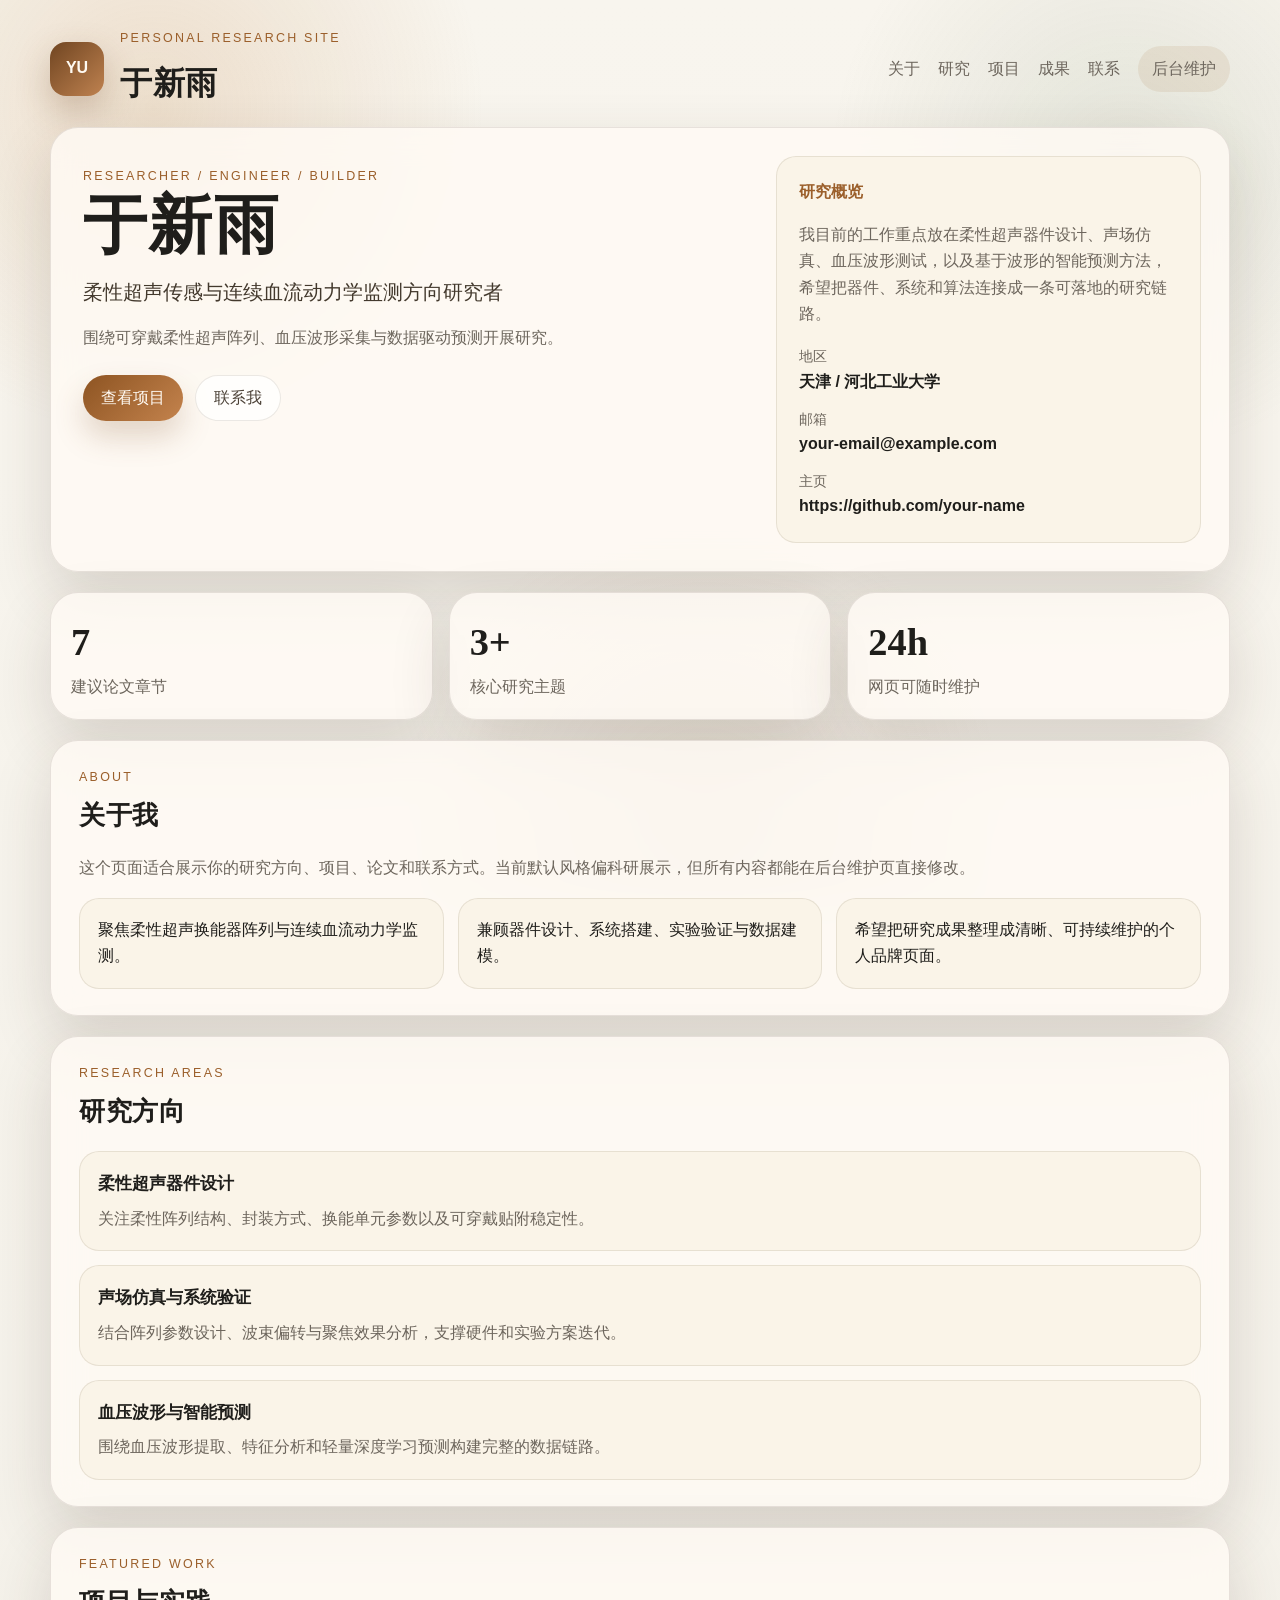
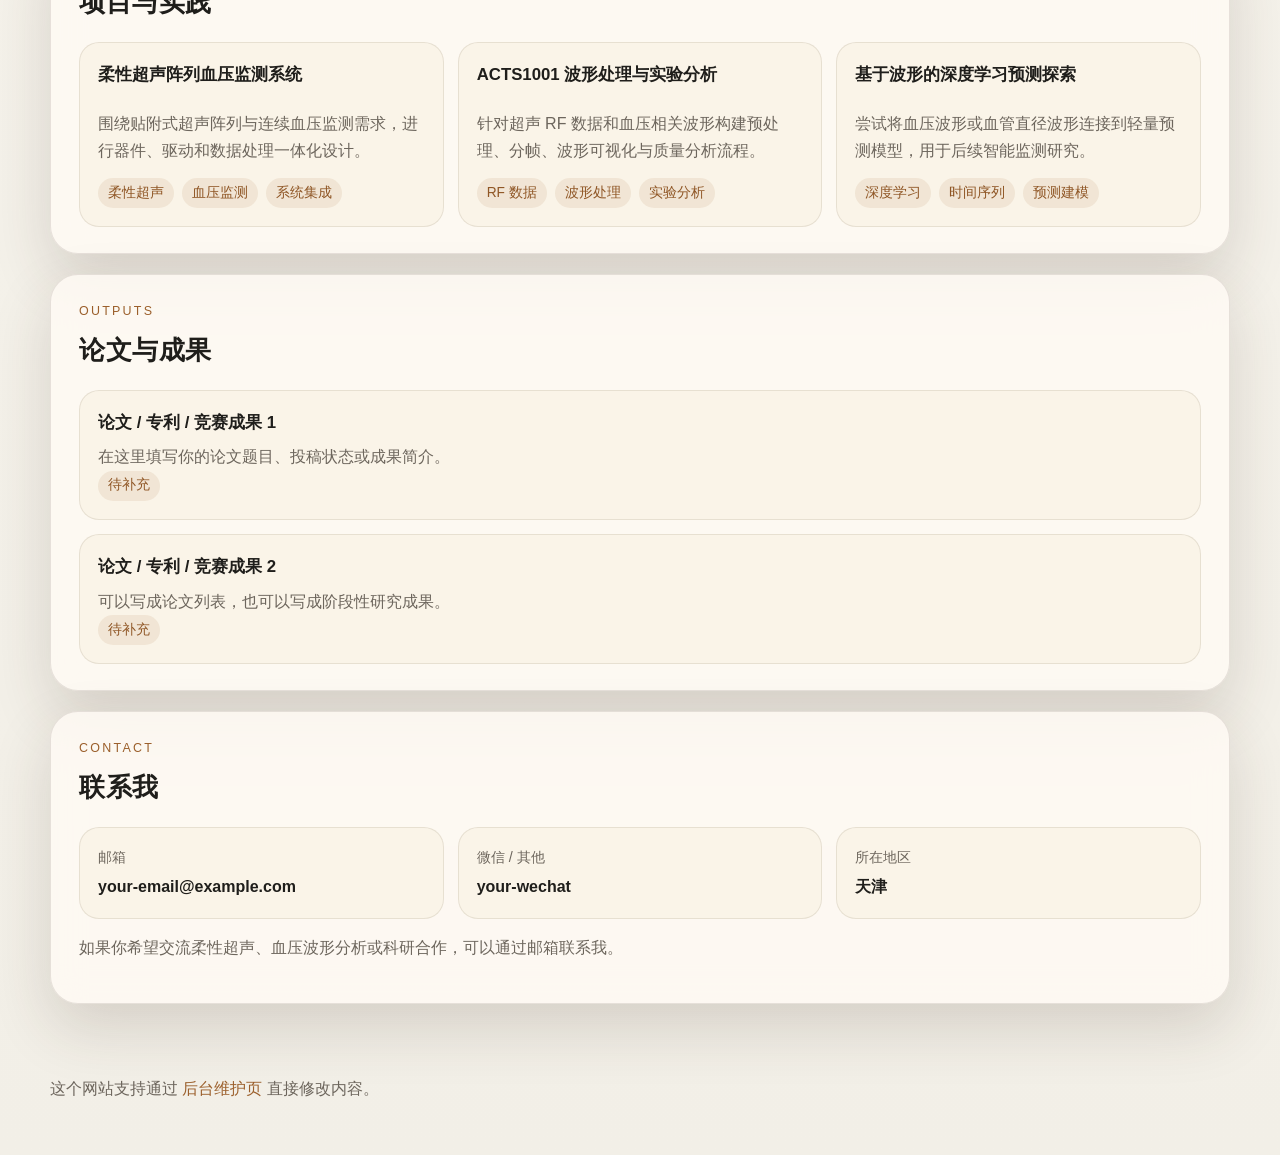
==== index.html @ e96a04bb "Add files via upload" ====
<!DOCTYPE html>
<html lang="zh-CN">
  <head>
    <meta charset="UTF-8" />
    <meta name="viewport" content="width=device-width, initial-scale=1.0" />
    <title>个人网站</title>
    <link rel="stylesheet" href="styles.css" />
  </head>
  <body class="site-shell">
    <div class="site-bg site-bg-main"></div>

    <header class="topbar">
      <div class="brand">
        <span class="brand-mark">YU</span>
        <div>
          <p class="eyebrow">Personal Research Site</p>
          <h1 id="nav-name">个人网站</h1>
        </div>
      </div>

      <nav class="topnav">
        <a href="#about">关于</a>
        <a href="#research">研究</a>
        <a href="#projects">项目</a>
        <a href="#publications">成果</a>
        <a href="#contact">联系</a>
        <a class="admin-link" href="admin.html">后台维护</a>
      </nav>
    </header>

    <main class="page-grid">
      <section class="hero card reveal">
        <div class="hero-copy">
          <p class="eyebrow">Researcher / Engineer / Builder</p>
          <h2 id="hero-name">你的名字</h2>
          <p class="hero-role" id="hero-role">你的研究方向</p>
          <p class="hero-tagline" id="hero-tagline">
            这是你的个人简介和研究重点说明。
          </p>

          <div class="hero-actions">
            <a class="button button-primary" href="#projects">查看项目</a>
            <a class="button button-secondary" href="#contact">联系我</a>
          </div>
        </div>

        <aside class="hero-panel">
          <p class="panel-label">研究概览</p>
          <p class="hero-intro" id="hero-intro"></p>
          <div class="meta-list">
            <div>
              <span>地区</span>
              <strong id="meta-location"></strong>
            </div>
            <div>
              <span>邮箱</span>
              <strong id="meta-email"></strong>
            </div>
            <div>
              <span>主页</span>
              <strong id="meta-website"></strong>
            </div>
          </div>
        </aside>
      </section>

      <section class="stats reveal" id="stats"></section>

      <section class="card section reveal" id="about">
        <div class="section-head">
          <p class="eyebrow">About</p>
          <h3>关于我</h3>
        </div>
        <p class="section-summary" id="about-summary"></p>
        <div class="bullet-grid" id="about-points"></div>
      </section>

      <section class="card section reveal" id="research">
        <div class="section-head">
          <p class="eyebrow">Research Areas</p>
          <h3>研究方向</h3>
        </div>
        <div class="stack-list" id="research-list"></div>
      </section>

      <section class="card section reveal" id="projects">
        <div class="section-head">
          <p class="eyebrow">Featured Work</p>
          <h3>项目与实践</h3>
        </div>
        <div class="project-grid" id="project-list"></div>
      </section>

      <section class="card section reveal" id="publications">
        <div class="section-head">
          <p class="eyebrow">Outputs</p>
          <h3>论文与成果</h3>
        </div>
        <div class="stack-list" id="publication-list"></div>
      </section>

      <section class="card section reveal" id="contact">
        <div class="section-head">
          <p class="eyebrow">Contact</p>
          <h3>联系我</h3>
        </div>
        <div class="contact-panel">
          <div class="contact-card">
            <span>邮箱</span>
            <strong id="contact-email"></strong>
          </div>
          <div class="contact-card">
            <span>微信 / 其他</span>
            <strong id="contact-wechat"></strong>
          </div>
          <div class="contact-card">
            <span>所在地区</span>
            <strong id="contact-location"></strong>
          </div>
        </div>
        <p class="contact-note" id="contact-note"></p>
      </section>
    </main>

    <footer class="footer">
      <p>这个网站支持通过 <a href="admin.html">后台维护页</a> 直接修改内容。</p>
    </footer>

    <script src="storage.js"></script>
    <script src="app.js"></script>
  </body>
</html>
---- styles.css ----
:root {
  --bg: #f2efe7;
  --bg-deep: #d8d2c2;
  --card: rgba(255, 251, 244, 0.82);
  --card-strong: rgba(250, 244, 232, 0.96);
  --ink: #1f1e1b;
  --muted: #6d665d;
  --accent: #9b5f2b;
  --accent-soft: #c88c56;
  --line: rgba(68, 54, 41, 0.12);
  --shadow: 0 24px 60px rgba(63, 46, 33, 0.16);
  --radius-xl: 28px;
  --radius-lg: 20px;
  --radius-md: 14px;
  --max: 1180px;
}

* {
  box-sizing: border-box;
}

html {
  scroll-behavior: smooth;
}

body {
  margin: 0;
  color: var(--ink);
  background: linear-gradient(180deg, #f8f5ee 0%, var(--bg) 100%);
  font-family: "Microsoft YaHei", "PingFang SC", sans-serif;
  line-height: 1.65;
}

a {
  color: inherit;
  text-decoration: none;
}

button,
input,
textarea {
  font: inherit;
}

.site-bg {
  position: fixed;
  inset: 0;
  pointer-events: none;
  z-index: -1;
}

.site-bg-main {
  background:
    radial-gradient(circle at 12% 12%, rgba(197, 141, 82, 0.22), transparent 24%),
    radial-gradient(circle at 88% 18%, rgba(118, 137, 106, 0.16), transparent 22%),
    radial-gradient(circle at 55% 90%, rgba(126, 88, 54, 0.12), transparent 28%);
}

.site-bg-admin {
  background:
    radial-gradient(circle at 15% 10%, rgba(122, 103, 180, 0.14), transparent 22%),
    radial-gradient(circle at 78% 20%, rgba(201, 144, 87, 0.18), transparent 18%),
    linear-gradient(180deg, rgba(255, 255, 255, 0.55), rgba(255, 255, 255, 0));
}

.topbar,
.admin-header,
.page-grid,
.admin-grid,
.footer {
  width: min(calc(100% - 32px), var(--max));
  margin: 0 auto;
}

.topbar,
.admin-header {
  padding: 28px 0 18px;
}

.topbar {
  display: flex;
  align-items: center;
  justify-content: space-between;
  gap: 24px;
}

.brand {
  display: flex;
  align-items: center;
  gap: 16px;
}

.brand h1,
.hero-copy h2,
.section-head h3,
.admin-header h1,
.editor-head h2,
.section-head h2 {
  margin: 0;
  font-family: "Source Han Serif SC", "Noto Serif SC", "STZhongsong", serif;
  font-weight: 700;
  letter-spacing: 0.02em;
}

.brand-mark {
  display: inline-flex;
  align-items: center;
  justify-content: center;
  width: 54px;
  height: 54px;
  border-radius: 16px;
  background: linear-gradient(135deg, #704521, #bf8250);
  color: #fffaf2;
  font-weight: 700;
  box-shadow: 0 14px 34px rgba(112, 69, 33, 0.28);
}

.topnav {
  display: flex;
  align-items: center;
  gap: 18px;
  flex-wrap: wrap;
}

.topnav a {
  color: var(--muted);
  transition: color 0.2s ease, transform 0.2s ease;
}

.topnav a:hover {
  color: var(--ink);
  transform: translateY(-1px);
}

.admin-link {
  padding: 10px 14px;
  border-radius: 999px;
  background: rgba(155, 95, 43, 0.1);
  color: var(--accent);
}

.page-grid {
  display: grid;
  gap: 20px;
  padding-bottom: 56px;
}

.hero {
  display: grid;
  grid-template-columns: minmax(0, 1.35fr) minmax(280px, 0.85fr);
  gap: 22px;
  align-items: stretch;
  padding: 28px;
}

.card {
  background: var(--card);
  border: 1px solid var(--line);
  border-radius: var(--radius-xl);
  box-shadow: var(--shadow);
  backdrop-filter: blur(16px);
}

.hero-copy {
  padding: 10px 4px 4px;
}

.eyebrow {
  margin: 0 0 8px;
  font-size: 0.78rem;
  letter-spacing: 0.18em;
  text-transform: uppercase;
  color: var(--accent);
}

.hero-copy h2 {
  font-size: clamp(2.4rem, 5vw, 4.8rem);
  line-height: 0.98;
}

.hero-role {
  margin: 18px 0 10px;
  font-size: 1.25rem;
  color: #43392d;
}

.hero-tagline,
.hero-intro,
.section-summary,
.contact-note,
.admin-hint {
  color: var(--muted);
}

.hero-actions,
.admin-actions,
.action-stack {
  display: flex;
  gap: 12px;
  flex-wrap: wrap;
}

.hero-actions {
  margin-top: 24px;
}

.button,
.file-label {
  display: inline-flex;
  align-items: center;
  justify-content: center;
  gap: 8px;
  min-height: 46px;
  padding: 0 18px;
  border: 0;
  border-radius: 999px;
  cursor: pointer;
  transition: transform 0.2s ease, box-shadow 0.2s ease, background 0.2s ease;
}

.button:hover,
.file-label:hover {
  transform: translateY(-1px);
}

.button-primary {
  background: linear-gradient(135deg, #8d5422, #c4834d);
  color: #fffaf3;
  box-shadow: 0 16px 30px rgba(126, 82, 43, 0.22);
}

.button-secondary,
.file-label {
  background: rgba(255, 255, 255, 0.72);
  color: #4d4338;
  border: 1px solid rgba(93, 73, 54, 0.12);
}

.button-danger {
  background: #7f3037;
  color: #fff6f6;
}

.button.small {
  min-height: 38px;
  padding: 0 14px;
}

.hero-panel,
.contact-card,
.bullet-card,
.stack-item,
.project-card,
.admin-item,
.status-box,
.tips-box {
  background: var(--card-strong);
  border: 1px solid rgba(90, 74, 54, 0.12);
  border-radius: var(--radius-lg);
}

.hero-panel {
  padding: 22px;
}

.panel-label {
  margin: 0 0 8px;
  color: var(--accent);
  font-weight: 700;
}

.meta-list {
  display: grid;
  gap: 12px;
  margin-top: 18px;
}

.meta-list span,
.contact-card span {
  display: block;
  color: var(--muted);
  font-size: 0.9rem;
}

.stats {
  display: grid;
  grid-template-columns: repeat(3, minmax(0, 1fr));
  gap: 16px;
}

.stat-card {
  padding: 18px 20px;
}

.stat-card strong {
  display: block;
  font-size: clamp(1.8rem, 3vw, 2.5rem);
  font-family: "Source Han Serif SC", "Noto Serif SC", serif;
}

.stat-card span {
  color: var(--muted);
}

.section {
  padding: 26px 28px;
}

.section-head {
  margin-bottom: 18px;
}

.section-head h3,
.section-head h2 {
  font-size: clamp(1.55rem, 2vw, 2rem);
}

.bullet-grid,
.stack-list,
.project-grid,
.contact-panel,
.repeatable-list {
  display: grid;
  gap: 14px;
}

.bullet-grid {
  grid-template-columns: repeat(auto-fit, minmax(220px, 1fr));
}

.bullet-card {
  padding: 18px;
}

.bullet-card p {
  margin: 0;
}

.stack-item,
.project-card,
.contact-card,
.admin-item,
.status-box,
.tips-box {
  padding: 18px;
}

.stack-item h4,
.project-card h4,
.admin-item h4 {
  margin: 0 0 8px;
  font-size: 1.05rem;
}

.stack-item p,
.project-card p,
.admin-item p {
  margin: 0;
  color: var(--muted);
}

.project-grid {
  grid-template-columns: repeat(auto-fit, minmax(250px, 1fr));
}

.project-card {
  display: grid;
  gap: 14px;
}

.tag-list {
  display: flex;
  flex-wrap: wrap;
  gap: 8px;
}

.tag {
  display: inline-flex;
  align-items: center;
  min-height: 30px;
  padding: 0 10px;
  border-radius: 999px;
  background: rgba(155, 95, 43, 0.1);
  color: #8f5625;
  font-size: 0.86rem;
}

.project-link {
  color: var(--accent);
  font-weight: 700;
}

.contact-panel {
  grid-template-columns: repeat(auto-fit, minmax(180px, 1fr));
}

.contact-card strong {
  display: block;
  margin-top: 4px;
  word-break: break-word;
}

.footer {
  padding: 0 0 36px;
  color: var(--muted);
}

.footer a {
  color: var(--accent);
}

.reveal {
  animation: float-in 0.55s ease both;
}

.reveal:nth-child(2) {
  animation-delay: 0.05s;
}

.reveal:nth-child(3) {
  animation-delay: 0.1s;
}

.reveal:nth-child(4) {
  animation-delay: 0.15s;
}

.reveal:nth-child(5) {
  animation-delay: 0.2s;
}

.reveal:nth-child(6) {
  animation-delay: 0.25s;
}

.reveal:nth-child(7) {
  animation-delay: 0.3s;
}

@keyframes float-in {
  from {
    opacity: 0;
    transform: translateY(18px);
  }

  to {
    opacity: 1;
    transform: translateY(0);
  }
}

.admin-grid {
  display: grid;
  grid-template-columns: minmax(0, 1fr) minmax(0, 1fr) 320px;
  gap: 18px;
  align-items: start;
  padding-bottom: 42px;
}

.admin-card {
  padding: 22px;
}

.sticky {
  position: sticky;
  top: 20px;
}

.form-grid {
  display: grid;
  grid-template-columns: repeat(2, minmax(0, 1fr));
  gap: 14px;
}

label {
  display: grid;
  gap: 8px;
  color: #3f382f;
  font-weight: 600;
}

label input,
label textarea,
.admin-item input,
.admin-item textarea {
  width: 100%;
  border: 1px solid rgba(90, 74, 54, 0.16);
  border-radius: 14px;
  padding: 12px 14px;
  background: rgba(255, 255, 255, 0.88);
  color: var(--ink);
}

textarea {
  resize: vertical;
}

.span-2 {
  grid-column: span 2;
}

.editor-head {
  display: flex;
  align-items: center;
  justify-content: space-between;
  gap: 14px;
  margin: 8px 0 14px;
}

.editor-head h2,
.editor-head h3 {
  margin: 0;
  font-family: "Source Han Serif SC", "Noto Serif SC", serif;
}

.admin-item {
  display: grid;
  gap: 12px;
}

.admin-item-grid {
  display: grid;
  grid-template-columns: repeat(2, minmax(0, 1fr));
  gap: 12px;
}

.admin-item-grid .span-all {
  grid-column: 1 / -1;
}

.inline-actions {
  display: flex;
  justify-content: flex-end;
}

.status-box {
  color: #3f392f;
}

.tips-box ul {
  margin: 10px 0 0;
  padding-left: 18px;
  color: var(--muted);
}

.file-label {
  position: relative;
  overflow: hidden;
}

.file-label input {
  position: absolute;
  inset: 0;
  opacity: 0;
  cursor: pointer;
}

@media (max-width: 1080px) {
  .admin-grid {
    grid-template-columns: 1fr 1fr;
  }

  .sticky {
    position: static;
    grid-column: 1 / -1;
  }
}

@media (max-width: 860px) {
  .topbar,
  .hero {
    grid-template-columns: 1fr;
  }

  .topbar {
    flex-direction: column;
    align-items: flex-start;
  }

  .stats,
  .contact-panel,
  .form-grid,
  .admin-item-grid {
    grid-template-columns: 1fr;
  }

  .span-2,
  .admin-item-grid .span-all {
    grid-column: auto;
  }

  .admin-grid {
    grid-template-columns: 1fr;
  }
}
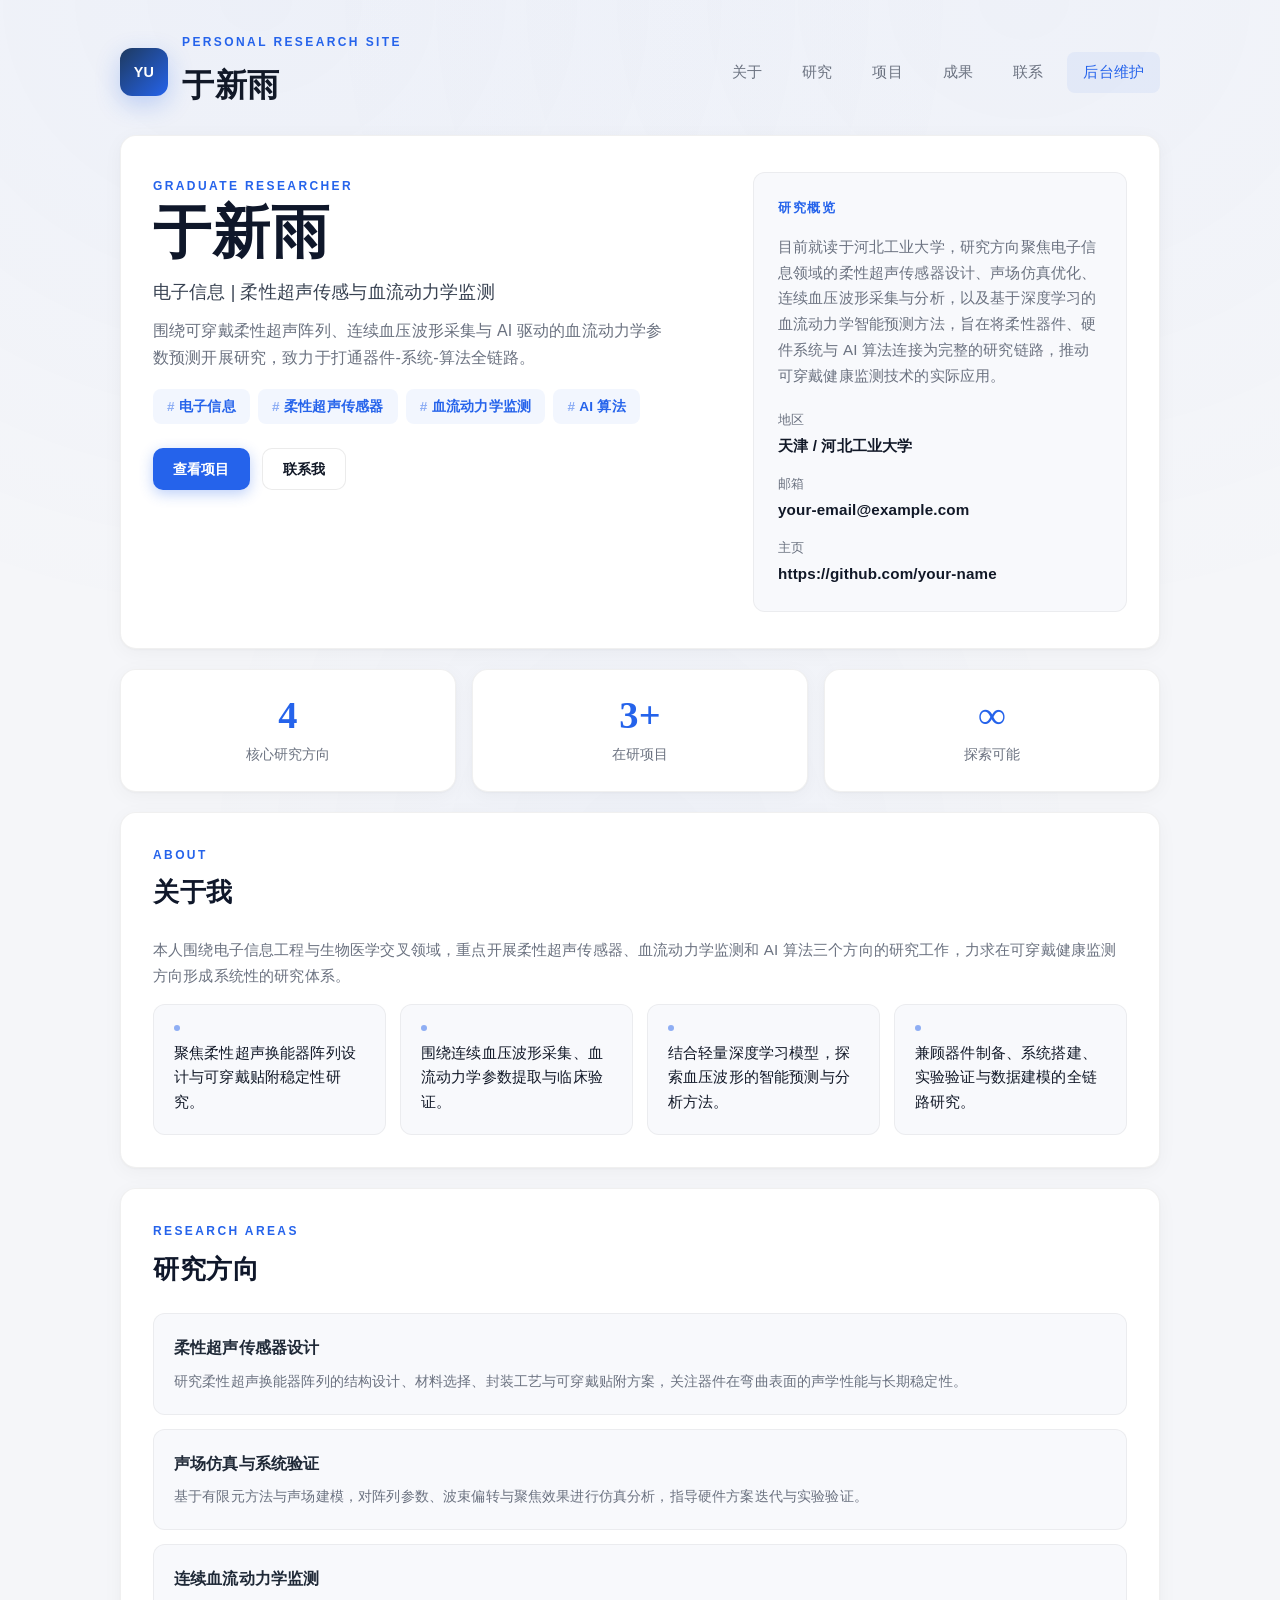
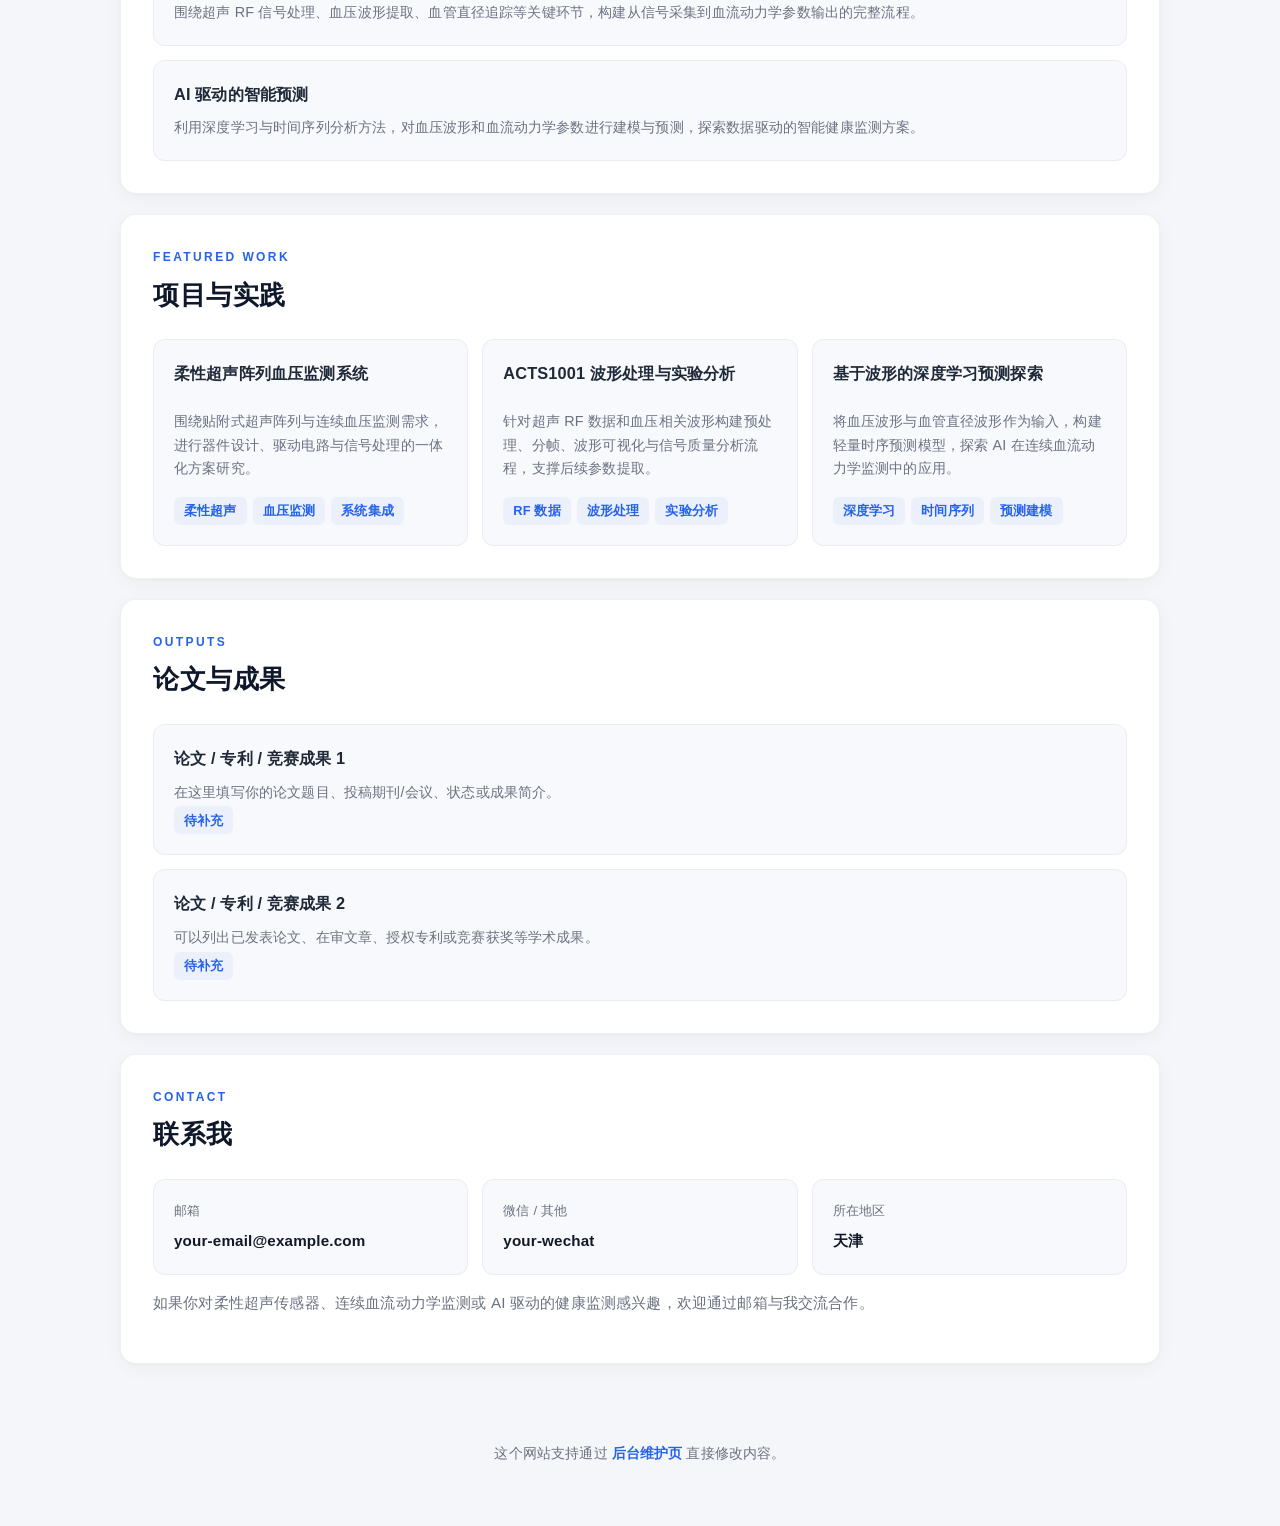
==== commit 99c626ef: "Update personal website profile" ====
--- a/index.html
+++ b/index.html
@@ -3,7 +3,7 @@
   <head>
     <meta charset="UTF-8" />
     <meta name="viewport" content="width=device-width, initial-scale=1.0" />
-    <title>个人网站</title>
+    <title>于新雨 | 个人主页</title>
     <link rel="stylesheet" href="styles.css" />
   </head>
   <body class="site-shell">
@@ -31,12 +31,19 @@
     <main class="page-grid">
       <section class="hero card reveal">
         <div class="hero-copy">
-          <p class="eyebrow">Researcher / Engineer / Builder</p>
+          <p class="eyebrow">Graduate Researcher</p>
           <h2 id="hero-name">你的名字</h2>
           <p class="hero-role" id="hero-role">你的研究方向</p>
           <p class="hero-tagline" id="hero-tagline">
             这是你的个人简介和研究重点说明。
           </p>
+
+          <div class="hero-keywords">
+            <span class="hero-keyword">电子信息</span>
+            <span class="hero-keyword">柔性超声传感器</span>
+            <span class="hero-keyword">血流动力学监测</span>
+            <span class="hero-keyword">AI 算法</span>
+          </div>
 
           <div class="hero-actions">
             <a class="button button-primary" href="#projects">查看项目</a>
--- a/styles.css
+++ b/styles.css
@@ -1,18 +1,22 @@
 :root {
-  --bg: #f2efe7;
-  --bg-deep: #d8d2c2;
-  --card: rgba(255, 251, 244, 0.82);
-  --card-strong: rgba(250, 244, 232, 0.96);
-  --ink: #1f1e1b;
-  --muted: #6d665d;
-  --accent: #9b5f2b;
-  --accent-soft: #c88c56;
-  --line: rgba(68, 54, 41, 0.12);
-  --shadow: 0 24px 60px rgba(63, 46, 33, 0.16);
-  --radius-xl: 28px;
-  --radius-lg: 20px;
-  --radius-md: 14px;
-  --max: 1180px;
+  --bg: #f5f6f9;
+  --bg-deep: #e4e6ed;
+  --card: #ffffff;
+  --card-strong: #f8f9fc;
+  --ink: #111827;
+  --muted: #6b7280;
+  --accent: #2563eb;
+  --accent-strong: #1d4ed8;
+  --accent-soft: #93b4f0;
+  --accent-bg: rgba(37, 99, 235, 0.06);
+  --line: rgba(0, 0, 0, 0.06);
+  --shadow-sm: 0 1px 2px rgba(0, 0, 0, 0.03);
+  --shadow: 0 1px 3px rgba(0, 0, 0, 0.04), 0 4px 20px rgba(0, 0, 0, 0.04);
+  --shadow-lg: 0 4px 28px rgba(0, 0, 0, 0.06), 0 1px 3px rgba(0, 0, 0, 0.04);
+  --radius-xl: 16px;
+  --radius-lg: 12px;
+  --radius-md: 8px;
+  --max: 1040px;
 }
 
 * {
@@ -21,14 +25,17 @@
 
 html {
   scroll-behavior: smooth;
+  -webkit-font-smoothing: antialiased;
+  -moz-osx-font-smoothing: grayscale;
 }
 
 body {
   margin: 0;
   color: var(--ink);
-  background: linear-gradient(180deg, #f8f5ee 0%, var(--bg) 100%);
-  font-family: "Microsoft YaHei", "PingFang SC", sans-serif;
-  line-height: 1.65;
+  background: var(--bg);
+  font-family: "PingFang SC", "Microsoft YaHei", "Helvetica Neue", sans-serif;
+  line-height: 1.7;
+  letter-spacing: 0.01em;
 }
 
 a {
@@ -51,15 +58,15 @@
 
 .site-bg-main {
   background:
-    radial-gradient(circle at 12% 12%, rgba(197, 141, 82, 0.22), transparent 24%),
-    radial-gradient(circle at 88% 18%, rgba(118, 137, 106, 0.16), transparent 22%),
-    radial-gradient(circle at 55% 90%, rgba(126, 88, 54, 0.12), transparent 28%);
+    radial-gradient(ellipse at 20% 0%, rgba(37, 99, 235, 0.04), transparent 50%),
+    radial-gradient(ellipse at 80% 0%, rgba(37, 99, 235, 0.03), transparent 50%),
+    radial-gradient(ellipse at 50% 100%, rgba(37, 99, 235, 0.03), transparent 50%);
 }
 
 .site-bg-admin {
   background:
-    radial-gradient(circle at 15% 10%, rgba(122, 103, 180, 0.14), transparent 22%),
-    radial-gradient(circle at 78% 20%, rgba(201, 144, 87, 0.18), transparent 18%),
+    radial-gradient(circle at 15% 10%, rgba(122, 103, 180, 0.08), transparent 22%),
+    radial-gradient(circle at 78% 20%, rgba(37, 99, 235, 0.06), transparent 18%),
     linear-gradient(180deg, rgba(255, 255, 255, 0.55), rgba(255, 255, 255, 0));
 }
 
@@ -68,13 +75,13 @@
 .page-grid,
 .admin-grid,
 .footer {
-  width: min(calc(100% - 32px), var(--max));
+  width: min(calc(100% - 40px), var(--max));
   margin: 0 auto;
 }
 
 .topbar,
 .admin-header {
-  padding: 28px 0 18px;
+  padding: 32px 0 22px;
 }
 
 .topbar {
@@ -87,7 +94,7 @@
 .brand {
   display: flex;
   align-items: center;
-  gap: 16px;
+  gap: 14px;
 }
 
 .brand h1,
@@ -97,7 +104,7 @@
 .editor-head h2,
 .section-head h2 {
   margin: 0;
-  font-family: "Source Han Serif SC", "Noto Serif SC", "STZhongsong", serif;
+  font-family: "PingFang SC", "Microsoft YaHei", serif;
   font-weight: 700;
   letter-spacing: 0.02em;
 }
@@ -106,51 +113,64 @@
   display: inline-flex;
   align-items: center;
   justify-content: center;
-  width: 54px;
-  height: 54px;
-  border-radius: 16px;
-  background: linear-gradient(135deg, #704521, #bf8250);
-  color: #fffaf2;
+  width: 48px;
+  height: 48px;
+  border-radius: 12px;
+  background: linear-gradient(135deg, #1e3a5f, #2563eb);
+  color: #fff;
   font-weight: 700;
-  box-shadow: 0 14px 34px rgba(112, 69, 33, 0.28);
+  font-size: 0.9rem;
+  box-shadow: 0 8px 24px rgba(37, 99, 235, 0.25);
+}
+
+.eyebrow {
+  margin: 0 0 6px;
+  font-size: 0.75rem;
+  font-weight: 600;
+  letter-spacing: 0.2em;
+  text-transform: uppercase;
+  color: var(--accent);
 }
 
 .topnav {
   display: flex;
   align-items: center;
-  gap: 18px;
+  gap: 8px;
   flex-wrap: wrap;
 }
 
 .topnav a {
+  padding: 8px 16px;
+  border-radius: 8px;
   color: var(--muted);
-  transition: color 0.2s ease, transform 0.2s ease;
+  font-size: 0.92rem;
+  font-weight: 500;
+  transition: color 0.2s ease, background 0.2s ease;
 }
 
 .topnav a:hover {
   color: var(--ink);
-  transform: translateY(-1px);
+  background: rgba(0, 0, 0, 0.04);
 }
 
 .admin-link {
-  padding: 10px 14px;
-  border-radius: 999px;
-  background: rgba(155, 95, 43, 0.1);
-  color: var(--accent);
+  background: var(--accent-bg);
+  color: var(--accent) !important;
+  font-weight: 600;
 }
 
 .page-grid {
   display: grid;
   gap: 20px;
-  padding-bottom: 56px;
+  padding-bottom: 64px;
 }
 
 .hero {
   display: grid;
-  grid-template-columns: minmax(0, 1.35fr) minmax(280px, 0.85fr);
-  gap: 22px;
+  grid-template-columns: minmax(0, 1.3fr) minmax(280px, 0.85fr);
+  gap: 28px;
   align-items: stretch;
-  padding: 28px;
+  padding: 36px 32px;
 }
 
 .card {
@@ -158,38 +178,70 @@
   border: 1px solid var(--line);
   border-radius: var(--radius-xl);
   box-shadow: var(--shadow);
-  backdrop-filter: blur(16px);
+}
+
+.card:hover {
+  box-shadow: var(--shadow-lg);
+  transition: box-shadow 0.3s ease;
 }
 
 .hero-copy {
-  padding: 10px 4px 4px;
-}
-
-.eyebrow {
-  margin: 0 0 8px;
-  font-size: 0.78rem;
-  letter-spacing: 0.18em;
-  text-transform: uppercase;
+  padding: 4px 0;
+}
+
+.hero-copy h2 {
+  font-size: clamp(2.2rem, 4.5vw, 3.8rem);
+  line-height: 1.08;
+  color: #0f172a;
+}
+
+.hero-role {
+  margin: 14px 0 10px;
+  font-size: 1.1rem;
+  font-weight: 500;
+  color: #374151;
+}
+
+.hero-tagline {
+  margin: 0 0 18px;
+  font-size: 1rem;
+  color: var(--muted);
+  line-height: 1.65;
+  max-width: 90%;
+}
+
+.hero-keywords {
+  display: flex;
+  flex-wrap: wrap;
+  gap: 8px;
+  margin-bottom: 20px;
+}
+
+.hero-keyword {
+  display: inline-flex;
+  align-items: center;
+  padding: 6px 14px;
+  border-radius: 8px;
+  background: var(--accent-bg);
   color: var(--accent);
-}
-
-.hero-copy h2 {
-  font-size: clamp(2.4rem, 5vw, 4.8rem);
-  line-height: 0.98;
-}
-
-.hero-role {
-  margin: 18px 0 10px;
-  font-size: 1.25rem;
-  color: #43392d;
-}
-
-.hero-tagline,
+  font-size: 0.85rem;
+  font-weight: 600;
+  letter-spacing: 0.02em;
+}
+
+.hero-keyword::before {
+  content: "#";
+  margin-right: 4px;
+  opacity: 0.5;
+}
+
 .hero-intro,
 .section-summary,
 .contact-note,
 .admin-hint {
   color: var(--muted);
+  font-size: 0.95rem;
+  line-height: 1.7;
 }
 
 .hero-actions,
@@ -209,13 +261,15 @@
   display: inline-flex;
   align-items: center;
   justify-content: center;
-  gap: 8px;
-  min-height: 46px;
-  padding: 0 18px;
+  gap: 6px;
+  min-height: 42px;
+  padding: 0 20px;
   border: 0;
-  border-radius: 999px;
+  border-radius: 10px;
+  font-size: 0.9rem;
+  font-weight: 600;
   cursor: pointer;
-  transition: transform 0.2s ease, box-shadow 0.2s ease, background 0.2s ease;
+  transition: transform 0.15s ease, box-shadow 0.15s ease, background 0.15s ease;
 }
 
 .button:hover,
@@ -224,26 +278,42 @@
 }
 
 .button-primary {
-  background: linear-gradient(135deg, #8d5422, #c4834d);
-  color: #fffaf3;
-  box-shadow: 0 16px 30px rgba(126, 82, 43, 0.22);
+  background: var(--accent);
+  color: #fff;
+  box-shadow: 0 4px 14px rgba(37, 99, 235, 0.3);
+}
+
+.button-primary:hover {
+  background: var(--accent-strong);
+  box-shadow: 0 6px 20px rgba(37, 99, 235, 0.35);
 }
 
 .button-secondary,
 .file-label {
-  background: rgba(255, 255, 255, 0.72);
-  color: #4d4338;
-  border: 1px solid rgba(93, 73, 54, 0.12);
+  background: var(--card);
+  color: var(--ink);
+  border: 1px solid rgba(0, 0, 0, 0.08);
+}
+
+.button-secondary:hover,
+.file-label:hover {
+  background: #f9fafb;
+  border-color: rgba(0, 0, 0, 0.12);
 }
 
 .button-danger {
-  background: #7f3037;
-  color: #fff6f6;
+  background: #dc2626;
+  color: #fff;
+}
+
+.button-danger:hover {
+  background: #b91c1c;
 }
 
 .button.small {
-  min-height: 38px;
+  min-height: 34px;
   padding: 0 14px;
+  font-size: 0.85rem;
 }
 
 .hero-panel,
@@ -255,31 +325,46 @@
 .status-box,
 .tips-box {
   background: var(--card-strong);
-  border: 1px solid rgba(90, 74, 54, 0.12);
+  border: 1px solid rgba(0, 0, 0, 0.05);
   border-radius: var(--radius-lg);
 }
 
 .hero-panel {
-  padding: 22px;
+  padding: 24px;
 }
 
 .panel-label {
-  margin: 0 0 8px;
+  margin: 0 0 10px;
   color: var(--accent);
   font-weight: 700;
+  font-size: 0.8rem;
+  letter-spacing: 0.12em;
+  text-transform: uppercase;
 }
 
 .meta-list {
   display: grid;
-  gap: 12px;
-  margin-top: 18px;
+  gap: 14px;
+  margin-top: 20px;
+}
+
+.meta-list div {
+  display: flex;
+  flex-direction: column;
+  gap: 2px;
 }
 
 .meta-list span,
 .contact-card span {
   display: block;
   color: var(--muted);
-  font-size: 0.9rem;
+  font-size: 0.82rem;
+}
+
+.meta-list strong,
+.contact-card strong {
+  font-size: 0.95rem;
+  color: var(--ink);
 }
 
 .stats {
@@ -289,30 +374,38 @@
 }
 
 .stat-card {
-  padding: 18px 20px;
+  padding: 24px 22px;
+  text-align: center;
 }
 
 .stat-card strong {
   display: block;
-  font-size: clamp(1.8rem, 3vw, 2.5rem);
-  font-family: "Source Han Serif SC", "Noto Serif SC", serif;
+  font-size: clamp(1.8rem, 3vw, 2.6rem);
+  font-family: "PingFang SC", "Microsoft YaHei", serif;
+  font-weight: 800;
+  color: var(--accent);
+  line-height: 1.1;
 }
 
 .stat-card span {
+  display: block;
+  margin-top: 6px;
   color: var(--muted);
+  font-size: 0.9rem;
 }
 
 .section {
-  padding: 26px 28px;
+  padding: 32px;
 }
 
 .section-head {
-  margin-bottom: 18px;
+  margin-bottom: 22px;
 }
 
 .section-head h3,
 .section-head h2 {
-  font-size: clamp(1.55rem, 2vw, 2rem);
+  font-size: clamp(1.4rem, 2vw, 1.8rem);
+  color: #0f172a;
 }
 
 .bullet-grid,
@@ -329,11 +422,24 @@
 }
 
 .bullet-card {
-  padding: 18px;
+  padding: 20px;
 }
 
 .bullet-card p {
   margin: 0;
+  font-size: 0.93rem;
+  line-height: 1.65;
+}
+
+.bullet-card::before {
+  content: "";
+  display: block;
+  width: 6px;
+  height: 6px;
+  border-radius: 50%;
+  background: var(--accent);
+  margin-bottom: 10px;
+  opacity: 0.5;
 }
 
 .stack-item,
@@ -342,14 +448,16 @@
 .admin-item,
 .status-box,
 .tips-box {
-  padding: 18px;
+  padding: 20px;
 }
 
 .stack-item h4,
 .project-card h4,
 .admin-item h4 {
   margin: 0 0 8px;
-  font-size: 1.05rem;
+  font-size: 1.02rem;
+  font-weight: 700;
+  color: #1f2937;
 }
 
 .stack-item p,
@@ -357,6 +465,8 @@
 .admin-item p {
   margin: 0;
   color: var(--muted);
+  font-size: 0.9rem;
+  line-height: 1.65;
 }
 
 .project-grid {
@@ -371,23 +481,30 @@
 .tag-list {
   display: flex;
   flex-wrap: wrap;
-  gap: 8px;
+  gap: 6px;
+  margin-top: 2px;
 }
 
 .tag {
   display: inline-flex;
   align-items: center;
-  min-height: 30px;
+  min-height: 28px;
   padding: 0 10px;
-  border-radius: 999px;
-  background: rgba(155, 95, 43, 0.1);
-  color: #8f5625;
-  font-size: 0.86rem;
+  border-radius: 6px;
+  background: var(--accent-bg);
+  color: var(--accent);
+  font-size: 0.8rem;
+  font-weight: 600;
 }
 
 .project-link {
   color: var(--accent);
   font-weight: 700;
+  font-size: 0.9rem;
+}
+
+.project-link:hover {
+  text-decoration: underline;
 }
 
 .contact-panel {
@@ -396,74 +513,61 @@
 
 .contact-card strong {
   display: block;
-  margin-top: 4px;
+  margin-top: 6px;
   word-break: break-word;
 }
 
 .footer {
-  padding: 0 0 36px;
+  padding: 0 0 48px;
   color: var(--muted);
+  font-size: 0.85rem;
+  text-align: center;
 }
 
 .footer a {
   color: var(--accent);
-}
-
+  font-weight: 600;
+}
+
+/* Animations */
 .reveal {
-  animation: float-in 0.55s ease both;
-}
-
-.reveal:nth-child(2) {
-  animation-delay: 0.05s;
-}
-
-.reveal:nth-child(3) {
-  animation-delay: 0.1s;
-}
-
-.reveal:nth-child(4) {
-  animation-delay: 0.15s;
-}
-
-.reveal:nth-child(5) {
-  animation-delay: 0.2s;
-}
-
-.reveal:nth-child(6) {
-  animation-delay: 0.25s;
-}
-
-.reveal:nth-child(7) {
-  animation-delay: 0.3s;
-}
+  animation: float-in 0.5s ease both;
+}
+
+.reveal:nth-child(2) { animation-delay: 0.04s; }
+.reveal:nth-child(3) { animation-delay: 0.08s; }
+.reveal:nth-child(4) { animation-delay: 0.12s; }
+.reveal:nth-child(5) { animation-delay: 0.16s; }
+.reveal:nth-child(6) { animation-delay: 0.20s; }
+.reveal:nth-child(7) { animation-delay: 0.24s; }
 
 @keyframes float-in {
   from {
     opacity: 0;
-    transform: translateY(18px);
-  }
-
+    transform: translateY(16px);
+  }
   to {
     opacity: 1;
     transform: translateY(0);
   }
 }
 
+/* Admin panel styles */
 .admin-grid {
   display: grid;
   grid-template-columns: minmax(0, 1fr) minmax(0, 1fr) 320px;
   gap: 18px;
   align-items: start;
-  padding-bottom: 42px;
+  padding-bottom: 48px;
 }
 
 .admin-card {
-  padding: 22px;
+  padding: 24px;
 }
 
 .sticky {
   position: sticky;
-  top: 20px;
+  top: 24px;
 }
 
 .form-grid {
@@ -474,9 +578,10 @@
 
 label {
   display: grid;
-  gap: 8px;
-  color: #3f382f;
+  gap: 6px;
+  color: #374151;
   font-weight: 600;
+  font-size: 0.88rem;
 }
 
 label input,
@@ -484,11 +589,22 @@
 .admin-item input,
 .admin-item textarea {
   width: 100%;
-  border: 1px solid rgba(90, 74, 54, 0.16);
-  border-radius: 14px;
-  padding: 12px 14px;
-  background: rgba(255, 255, 255, 0.88);
+  border: 1px solid rgba(0, 0, 0, 0.1);
+  border-radius: 8px;
+  padding: 10px 14px;
+  background: #fff;
   color: var(--ink);
+  font-size: 0.9rem;
+  transition: border-color 0.15s ease;
+}
+
+label input:focus,
+label textarea:focus,
+.admin-item input:focus,
+.admin-item textarea:focus {
+  outline: none;
+  border-color: var(--accent);
+  box-shadow: 0 0 0 3px rgba(37, 99, 235, 0.1);
 }
 
 textarea {
@@ -510,7 +626,7 @@
 .editor-head h2,
 .editor-head h3 {
   margin: 0;
-  font-family: "Source Han Serif SC", "Noto Serif SC", serif;
+  font-family: "PingFang SC", "Microsoft YaHei", serif;
 }
 
 .admin-item {
@@ -534,13 +650,21 @@
 }
 
 .status-box {
-  color: #3f392f;
+  color: #374151;
+  font-size: 0.9rem;
 }
 
 .tips-box ul {
   margin: 10px 0 0;
   padding-left: 18px;
   color: var(--muted);
+  font-size: 0.88rem;
+  line-height: 1.7;
+}
+
+.tips-box h3 {
+  font-size: 0.95rem;
+  margin: 0 0 4px;
 }
 
 .file-label {
@@ -555,6 +679,7 @@
   cursor: pointer;
 }
 
+/* Responsive */
 @media (max-width: 1080px) {
   .admin-grid {
     grid-template-columns: 1fr 1fr;
@@ -567,14 +692,28 @@
 }
 
 @media (max-width: 860px) {
-  .topbar,
-  .hero {
-    grid-template-columns: 1fr;
-  }
-
   .topbar {
     flex-direction: column;
     align-items: flex-start;
+    gap: 16px;
+  }
+
+  .topnav {
+    width: 100%;
+    justify-content: flex-start;
+  }
+
+  .hero {
+    grid-template-columns: 1fr;
+    padding: 24px 20px;
+  }
+
+  .hero-copy h2 {
+    font-size: clamp(1.8rem, 7vw, 2.6rem);
+  }
+
+  .hero-tagline {
+    max-width: 100%;
   }
 
   .stats,
@@ -592,4 +731,12 @@
   .admin-grid {
     grid-template-columns: 1fr;
   }
-}
+
+  .section {
+    padding: 24px 20px;
+  }
+
+  .hero-panel {
+    padding: 20px;
+  }
+}
